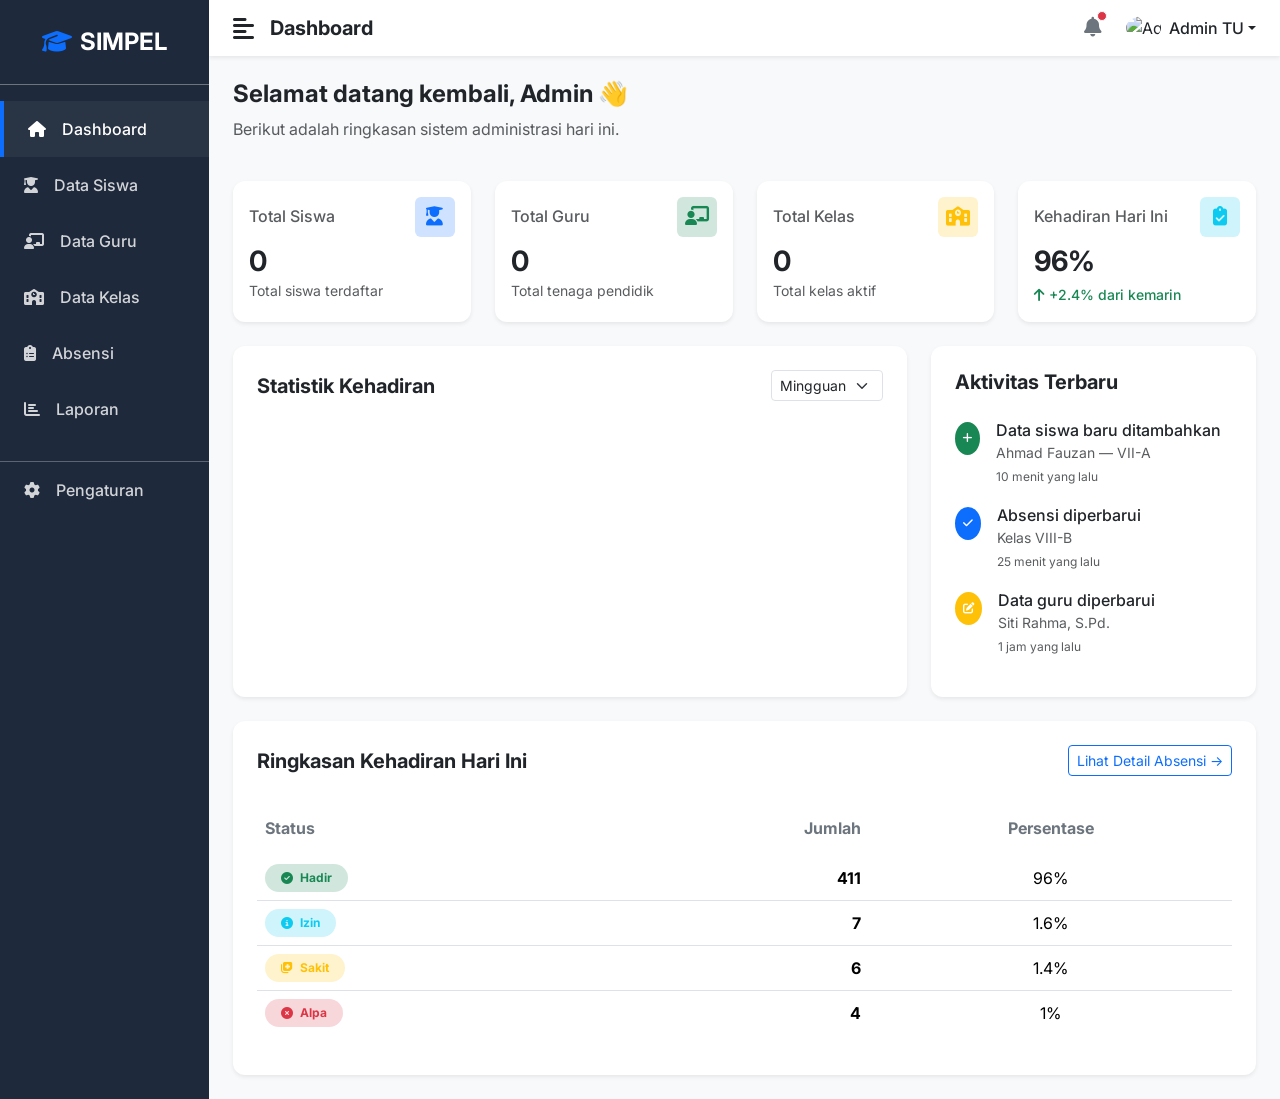
==== index.html @ aab54e4b "Add files via upload" ====
<!DOCTYPE html>
<html lang="id">

<head>
  <meta charset="UTF-8">
  <meta name="viewport" content="width=device-width, initial-scale=1.0">
  <title>SIMPEL SEKOLAH - Dashboard Admin</title>
  <!-- Bootstrap 5 CSS -->
  <link href="https://cdn.jsdelivr.net/npm/bootstrap@5.3.2/dist/css/bootstrap.min.css" rel="stylesheet">
  <!-- FontAwesome Icons -->
  <link rel="stylesheet" href="https://cdnjs.cloudflare.com/ajax/libs/font-awesome/6.4.2/css/all.min.css">
  <!-- Custom CSS -->
  <link rel="stylesheet" href="css/style.css">
</head>

<body>

  <div class="d-flex" id="wrapper">
    <!-- Sidebar -->
    <div class="bg-dark text-white" id="sidebar-wrapper">
      <div class="sidebar-heading text-center py-4 fs-4 fw-bold border-bottom border-secondary">
        <i class="fas fa-graduation-cap me-2 text-primary"></i>SIMPEL
      </div>
      <div class="list-group list-group-flush my-3">
        <a href="#" class="list-group-item list-group-item-action bg-transparent text-white active">
          <i class="fas fa-home me-3"></i>Dashboard
        </a>
        <a href="pages/siswa.html" class="list-group-item list-group-item-action bg-transparent text-white">
          <i class="fas fa-user-graduate me-3"></i>Data Siswa
        </a>
        <a href="pages/guru.html" class="list-group-item list-group-item-action bg-transparent text-white">
          <i class="fas fa-chalkboard-teacher me-3"></i>Data Guru
        </a>
        <a href="pages/kelas.html" class="list-group-item list-group-item-action bg-transparent text-white">
          <i class="fas fa-school me-3"></i>Data Kelas
        </a>
        <a href="pages/absensi.html" class="list-group-item list-group-item-action bg-transparent text-white">
          <i class="fas fa-clipboard-list me-3"></i>Absensi
        </a>
        <a href="pages/laporan.html" class="list-group-item list-group-item-action bg-transparent text-white">
          <i class="fas fa-chart-bar me-3"></i>Laporan
        </a>
        <a href="pages/pengaturan.html"
          class="list-group-item list-group-item-action bg-transparent text-white mt-4 border-top border-secondary pt-3">
          <i class="fas fa-cog me-3"></i>Pengaturan
        </a>
      </div>
    </div>

    <!-- Page Content -->
    <div id="page-content-wrapper" class="w-100 bg-light">
      <!-- Top Navigation -->
      <nav class="navbar navbar-expand-lg navbar-light bg-white py-3 px-4 shadow-sm">
        <div class="d-flex align-items-center">
          <i class="fas fa-align-left fs-4 me-3 cursor-pointer" id="menu-toggle"></i>
          <h5 class="mb-0 fw-bold">Dashboard</h5>
        </div>

        <div class="ms-auto d-flex align-items-center">
          <div class="position-relative me-4 cursor-pointer">
            <i class="fas fa-bell fs-5 text-secondary"></i>
            <span
              class="position-absolute top-0 start-100 translate-middle p-1 bg-danger border border-light rounded-circle"></span>
          </div>
          <div class="dropdown">
            <a class="text-decoration-none text-dark dropdown-toggle d-flex align-items-center" href="#" role="button"
              data-bs-toggle="dropdown">
              <img src="https://ui-avatars.com/api/?name=Admin+Sekolah&background=0D8ABC&color=fff" alt="Admin"
                class="rounded-circle me-2" width="35">
              <span class="fw-medium">Admin TU</span>
            </a>
            <ul class="dropdown-menu dropdown-menu-end">
              <li><a class="dropdown-item" href="#">Profil</a></li>
              <li>
                <hr class="dropdown-divider">
              </li>
              <li><a class="dropdown-item text-danger" href="#">Keluar</a></li>
            </ul>
          </div>
        </div>
      </nav>

      <!-- Main Content -->
      <div class="container-fluid px-4 py-4">
        <div class="row mb-4">
          <div class="col-12">
            <h4 class="fw-bold">Selamat datang kembali, Admin 👋</h4>
            <p class="text-muted">Berikut adalah ringkasan sistem administrasi hari ini.</p>
          </div>
        </div>

        <!-- 4 Cards -->
        <div class="row g-4 mb-4">
          <div class="col-md-6 col-lg-3">
            <div class="card border-0 shadow-sm h-100">
              <div class="card-body">
                <div class="d-flex justify-content-between align-items-center mb-2">
                  <h6 class="text-muted mb-0">Total Siswa</h6>
                  <div class="icon-box bg-primary-subtle text-primary rounded p-2">
                    <i class="fas fa-user-graduate"></i>
                  </div>
                </div>
                <h3 class="fw-bold mb-0" id="totalSiswa">0</h3>
                <small class="text-muted">Total siswa terdaftar</small>
              </div>
            </div>
          </div>
          <div class="col-md-6 col-lg-3">
            <div class="card border-0 shadow-sm h-100">
              <div class="card-body">
                <div class="d-flex justify-content-between align-items-center mb-2">
                  <h6 class="text-muted mb-0">Total Guru</h6>
                  <div class="icon-box bg-success-subtle text-success rounded p-2">
                    <i class="fas fa-chalkboard-teacher"></i>
                  </div>
                </div>
                <h3 class="fw-bold mb-0" id="totalGuru">0</h3>
                <small class="text-muted">Total tenaga pendidik</small>
              </div>
            </div>
          </div>
          <div class="col-md-6 col-lg-3">
            <div class="card border-0 shadow-sm h-100">
              <div class="card-body">
                <div class="d-flex justify-content-between align-items-center mb-2">
                  <h6 class="text-muted mb-0">Total Kelas</h6>
                  <div class="icon-box bg-warning-subtle text-warning rounded p-2">
                    <i class="fas fa-school"></i>
                  </div>
                </div>
                <h3 class="fw-bold mb-0" id="totalKelas">0</h3>
                <small class="text-muted">Total kelas aktif</small>
              </div>
            </div>
          </div>
          <div class="col-md-6 col-lg-3">
            <div class="card border-0 shadow-sm h-100">
              <div class="card-body">
                <div class="d-flex justify-content-between align-items-center mb-2">
                  <h6 class="text-muted mb-0">Kehadiran Hari Ini</h6>
                  <div class="icon-box bg-info-subtle text-info rounded p-2">
                    <i class="fas fa-clipboard-check"></i>
                  </div>
                </div>
                <h3 class="fw-bold mb-1">96%</h3>
                <small class="text-success fw-medium"><i class="fas fa-arrow-up"></i> +2.4% dari kemarin</small>
              </div>
            </div>
          </div>
        </div>

        <!-- Chart & Activity -->
        <div class="row g-4 mb-4">
          <!-- Chart -->
          <div class="col-lg-8">
            <div class="card border-0 shadow-sm h-100">
              <div class="card-body p-4">
                <div class="d-flex justify-content-between align-items-center mb-4">
                  <h5 class="fw-bold mb-0">Statistik Kehadiran</h5>
                  <select class="form-select form-select-sm w-auto">
                    <option>Mingguan</option>
                    <option>Bulanan</option>
                  </select>
                </div>
                <canvas id="attendanceChart" height="100"></canvas>
              </div>
            </div>
          </div>

          <!-- Recent Activity -->
          <div class="col-lg-4">
            <div class="card border-0 shadow-sm h-100">
              <div class="card-body p-4">
                <h5 class="fw-bold mb-4">Aktivitas Terbaru</h5>
                <div class="activity-feed">
                  <div class="d-flex mb-3 align-items-start">
                    <div class="bg-success rounded-circle p-2 text-white me-3 mt-1" style="font-size: 0.7rem;"><i
                        class="fas fa-plus"></i></div>
                    <div>
                      <p class="mb-0 fw-medium">Data siswa baru ditambahkan</p>
                      <p class="text-muted small mb-0">Ahmad Fauzan — VII-A</p>
                      <small class="text-muted" style="font-size: 0.75rem;">10 menit yang lalu</small>
                    </div>
                  </div>
                  <div class="d-flex mb-3 align-items-start">
                    <div class="bg-primary rounded-circle p-2 text-white me-3 mt-1" style="font-size: 0.7rem;"><i
                        class="fas fa-check"></i></div>
                    <div>
                      <p class="mb-0 fw-medium">Absensi diperbarui</p>
                      <p class="text-muted small mb-0">Kelas VIII-B</p>
                      <small class="text-muted" style="font-size: 0.75rem;">25 menit yang lalu</small>
                    </div>
                  </div>
                  <div class="d-flex mb-3 align-items-start">
                    <div class="bg-warning rounded-circle p-2 text-white me-3 mt-1" style="font-size: 0.7rem;"><i
                        class="fas fa-edit"></i></div>
                    <div>
                      <p class="mb-0 fw-medium">Data guru diperbarui</p>
                      <p class="text-muted small mb-0">Siti Rahma, S.Pd.</p>
                      <small class="text-muted" style="font-size: 0.75rem;">1 jam yang lalu</small>
                    </div>
                  </div>
                </div>
              </div>
            </div>
          </div>
        </div>

        <!-- Today's Attendance Detail -->
        <div class="row">
          <div class="col-12">
            <div class="card border-0 shadow-sm">
              <div class="card-body p-4">
                <div class="d-flex justify-content-between align-items-center mb-4">
                  <h5 class="fw-bold mb-0">Ringkasan Kehadiran Hari Ini</h5>
                  <button class="btn btn-outline-primary btn-sm">Lihat Detail Absensi &rarr;</button>
                </div>
                <div class="table-responsive">
                  <table class="table table-borderless align-middle">
                    <thead class="bg-light rounded">
                      <tr>
                        <th class="py-3 text-secondary">Status</th>
                        <th class="py-3 text-secondary text-end">Jumlah</th>
                        <th class="py-3 text-secondary text-center">Persentase</th>
                      </tr>
                    </thead>
                    <tbody>
                      <tr class="border-bottom">
                        <td><span class="badge bg-success-subtle text-success px-3 py-2 rounded-pill"><i
                              class="fas fa-check-circle me-1"></i> Hadir</span></td>
                        <td class="text-end fw-bold">411</td>
                        <td class="text-center">96%</td>
                      </tr>
                      <tr class="border-bottom">
                        <td><span class="badge bg-info-subtle text-info px-3 py-2 rounded-pill"><i
                              class="fas fa-info-circle me-1"></i> Izin</span></td>
                        <td class="text-end fw-bold">7</td>
                        <td class="text-center">1.6%</td>
                      </tr>
                      <tr class="border-bottom">
                        <td><span class="badge bg-warning-subtle text-warning px-3 py-2 rounded-pill"><i
                              class="fas fa-notes-medical me-1"></i> Sakit</span></td>
                        <td class="text-end fw-bold">6</td>
                        <td class="text-center">1.4%</td>
                      </tr>
                      <tr>
                        <td><span class="badge bg-danger-subtle text-danger px-3 py-2 rounded-pill"><i
                              class="fas fa-times-circle me-1"></i> Alpa</span></td>
                        <td class="text-end fw-bold">4</td>
                        <td class="text-center">1%</td>
                      </tr>
                    </tbody>
                  </table>
                </div>
              </div>
            </div>
          </div>
        </div>

      </div>
    </div>
  </div>

  <!-- 1. Bootstrap Dulu -->
  <script src="https://cdn.jsdelivr.net/npm/bootstrap@5.3.2/dist/js/bootstrap.bundle.min.js"></script>

  <!-- 2. Chart JS Kedua -->
  <script src="https://cdn.jsdelivr.net/npm/chart.js"></script>

  <!-- 3. Supabase KETIGA (Harus sebelum dashboard.js) -->
  <script src="https://cdn.jsdelivr.net/npm/@supabase/supabase-js@2"></script>

  <!-- 4. Dashboard Anda TERAKHIR -->
  <script src="js/dashboard.js"></script>
</body>

</html>
---- css/style.css ----
/* Import Google Font */
@import url('https://fonts.googleapis.com/css2?family=Inter:wght@300;400;500;600;700&display=swap');

body {
  font-family: 'Inter', sans-serif;
  overflow-x: hidden;
  background-color: #f8f9fa;
}

/* Sidebar Layout */
#wrapper {
  overflow-x: hidden;
}

#sidebar-wrapper {
  min-height: 100vh;
  width: 250px;
  transition: margin 0.25s ease-out;
}

.bg-dark {
  background-color: #1e293b !important;
}

#sidebar-wrapper .list-group-item {
  border: none;
  padding: 1rem 1.5rem;
  font-weight: 500;
  opacity: 0.8;
  transition: 0.2s;
}

#sidebar-wrapper .list-group-item:hover,
#sidebar-wrapper .list-group-item.active {
  opacity: 1;
  background-color: rgba(255, 255, 255, 0.05) !important;
  border-left: 4px solid #0d6efd;
}

#page-content-wrapper {
  min-width: 100vw;
}

.cursor-pointer {
  cursor: pointer;
}

/* Card Styling */
.card {
  border-radius: 12px;
}

.icon-box {
  width: 40px;
  height: 40px;
  display: flex;
  align-items: center;
  justify-content: center;
  font-size: 1.2rem;
}

/* Responsive Sidebar Toggle */
@media (min-width: 768px) {
  #sidebar-wrapper {
    margin-left: 0;
  }

  #page-content-wrapper {
    min-width: 0;
    width: 100%;
  }

  #wrapper.toggled #sidebar-wrapper {
    margin-left: -250px;
  }
}

@media (max-width: 767.98px) {
  #sidebar-wrapper {
    margin-left: -250px;
  }

  #wrapper.toggled #sidebar-wrapper {
    margin-left: 0;
  }
}
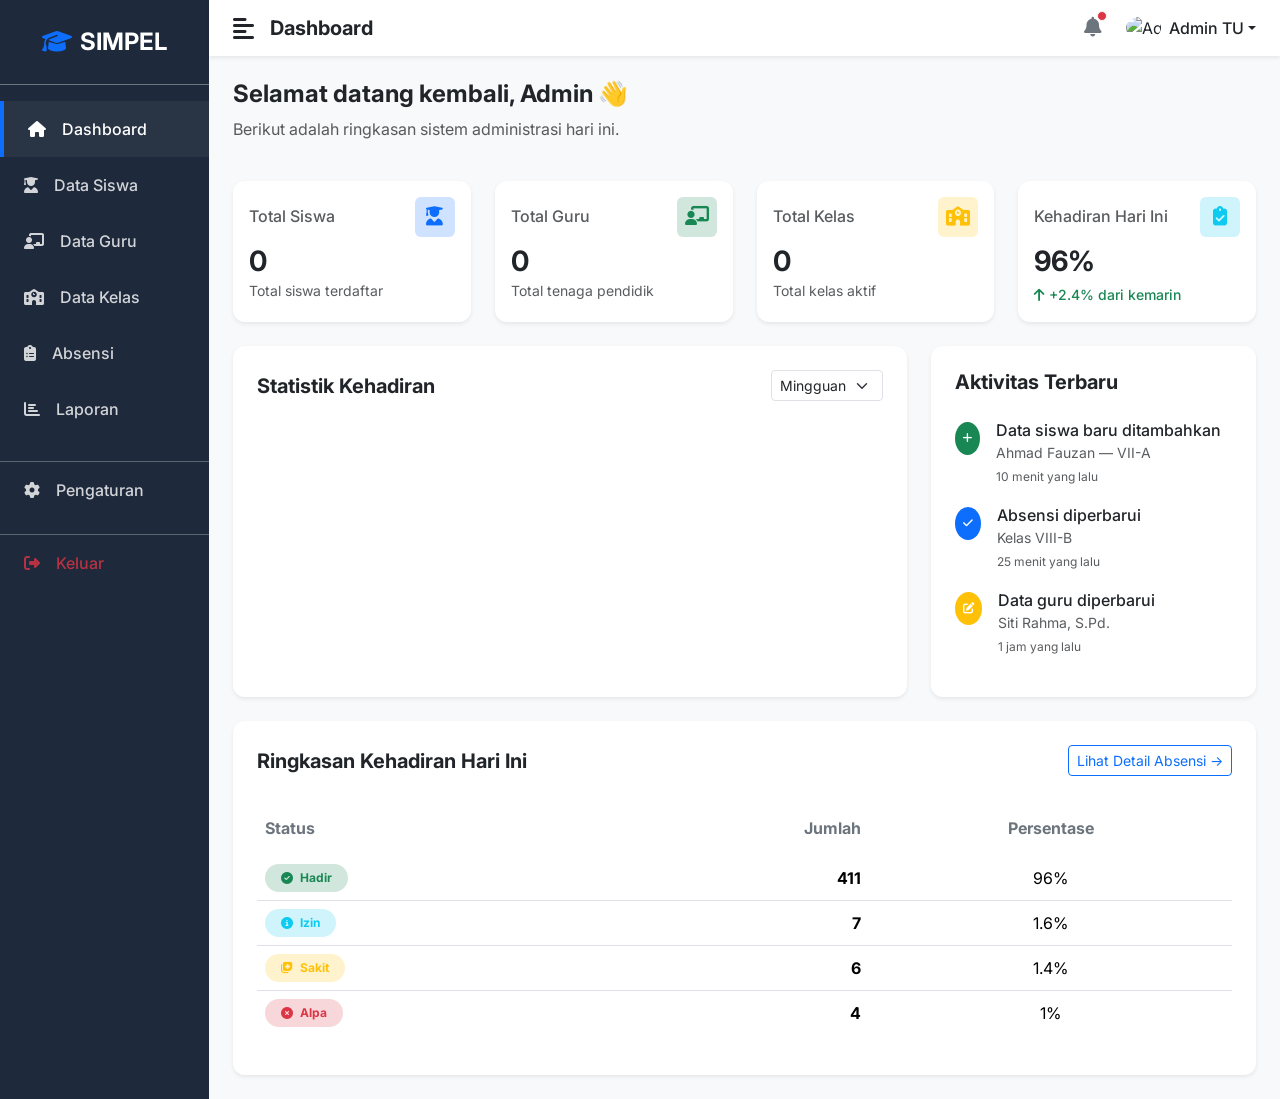
==== commit 87d0f7c5: "index.html" ====
--- a/index.html
+++ b/index.html
@@ -43,6 +43,10 @@
         <a href="pages/pengaturan.html"
           class="list-group-item list-group-item-action bg-transparent text-white mt-4 border-top border-secondary pt-3">
           <i class="fas fa-cog me-3"></i>Pengaturan
+        </a>
+        <a href="#" id="btnLogout"
+          class="list-group-item list-group-item-action bg-transparent text-danger mt-3 border-top border-secondary pt-3">
+          <i class="fas fa-sign-out-alt me-3"></i>Keluar
         </a>
       </div>
     </div>
@@ -274,4 +278,4 @@
   <script src="js/dashboard.js"></script>
 </body>
 
-</html>+</html>
